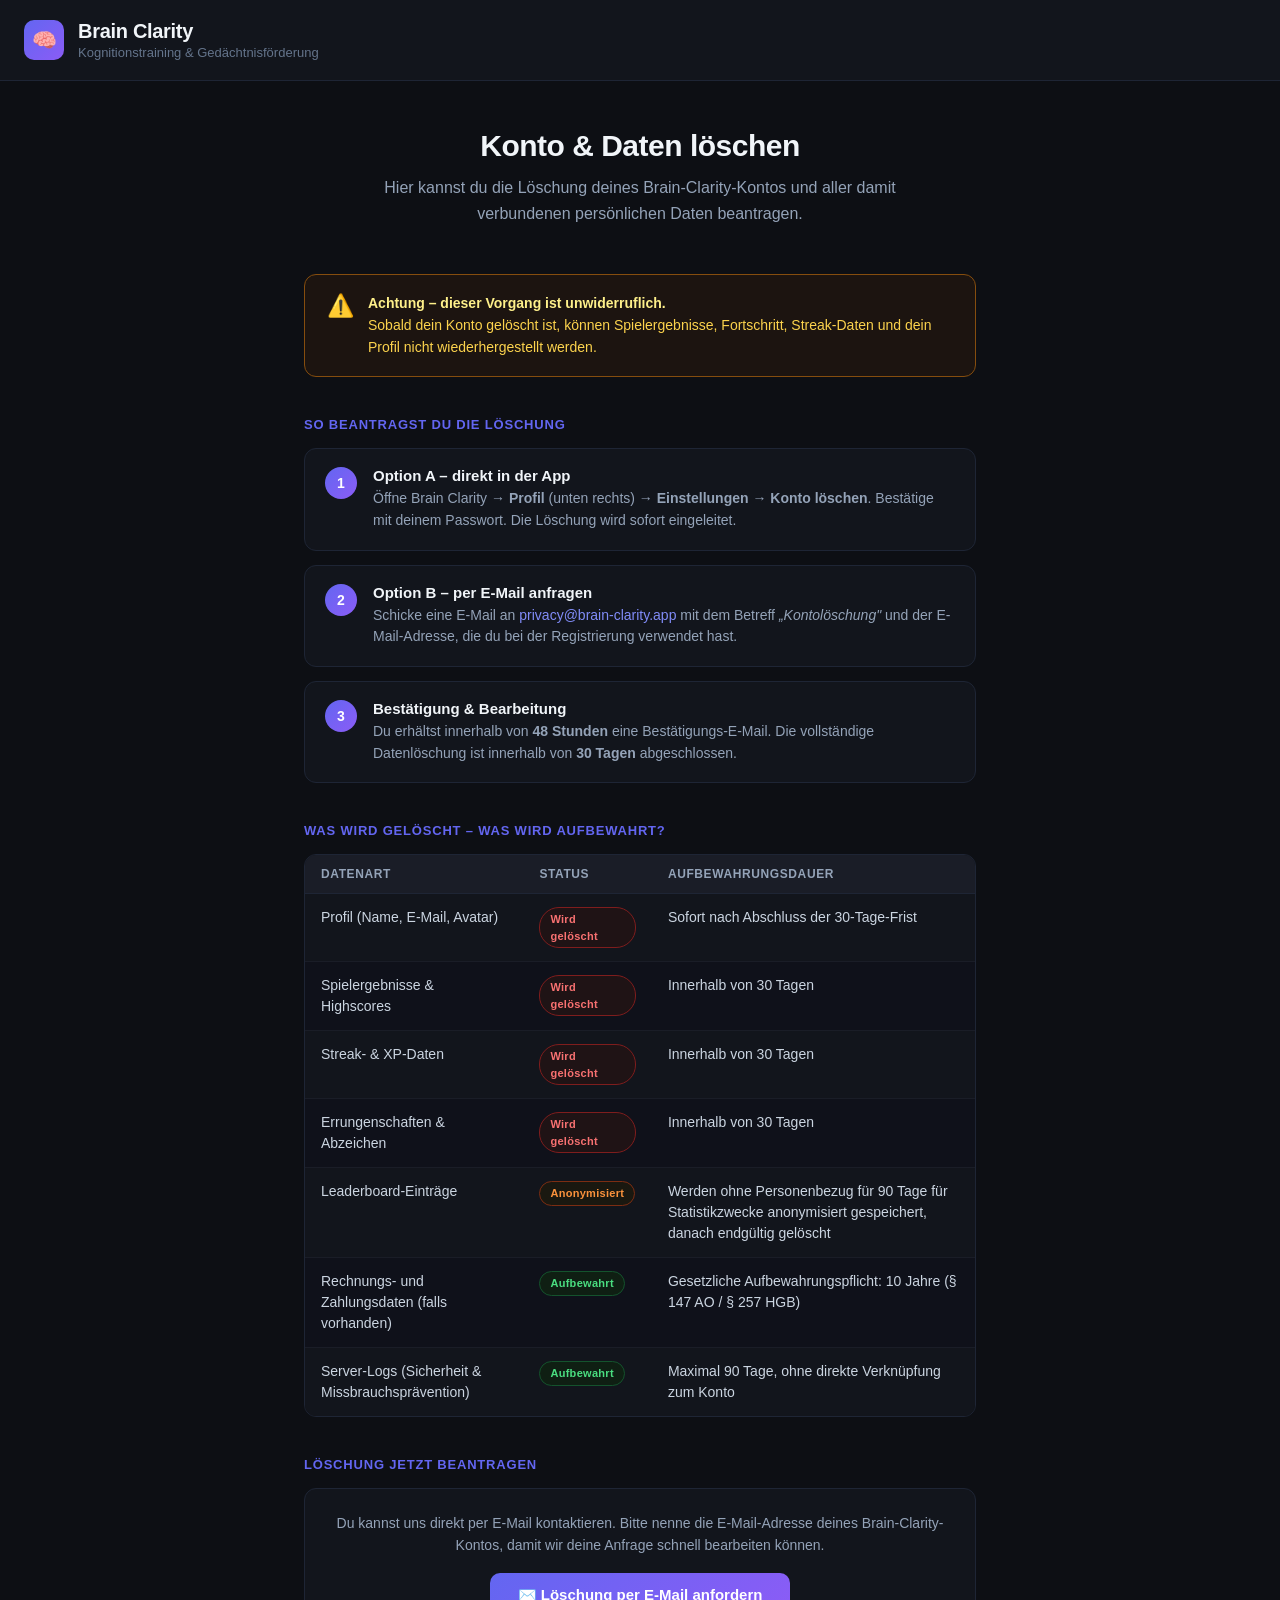
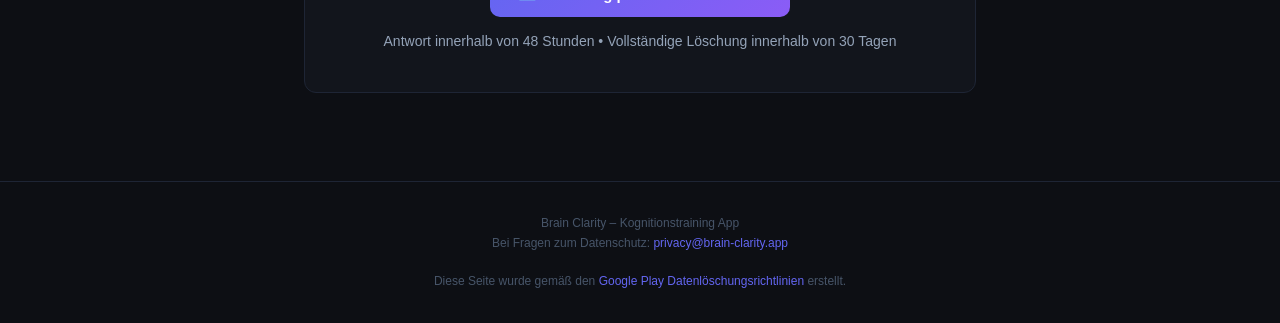
==== account-deletion.html @ e1b9d033 "Add account deletion page" ====
<!DOCTYPE html>
<html lang="de">
<head>
  <meta charset="UTF-8" />
  <meta name="viewport" content="width=device-width, initial-scale=1.0" />
  <title>Konto löschen – Brain Clarity</title>
  <style>
    *, *::before, *::after { box-sizing: border-box; margin: 0; padding: 0; }

    body {
      font-family: -apple-system, BlinkMacSystemFont, "Segoe UI", Roboto, Helvetica, Arial, sans-serif;
      background: #0d0f14;
      color: #e2e8f0;
      min-height: 100vh;
      display: flex;
      flex-direction: column;
    }

    header {
      background: #12151c;
      border-bottom: 1px solid #1e2535;
      padding: 20px 24px;
      display: flex;
      align-items: center;
      gap: 14px;
    }

    .logo-icon {
      width: 40px;
      height: 40px;
      background: linear-gradient(135deg, #6366f1, #8b5cf6);
      border-radius: 10px;
      display: flex;
      align-items: center;
      justify-content: center;
      font-size: 20px;
    }

    header h1 {
      font-size: 20px;
      font-weight: 700;
      color: #f1f5f9;
      letter-spacing: -0.3px;
    }

    header p {
      font-size: 13px;
      color: #64748b;
      margin-top: 2px;
    }

    main {
      max-width: 720px;
      margin: 48px auto;
      padding: 0 24px;
      width: 100%;
    }

    .hero {
      text-align: center;
      margin-bottom: 48px;
    }

    .hero h2 {
      font-size: 30px;
      font-weight: 800;
      color: #f1f5f9;
      letter-spacing: -0.5px;
      margin-bottom: 12px;
    }

    .hero p {
      font-size: 16px;
      color: #94a3b8;
      line-height: 1.6;
      max-width: 520px;
      margin: 0 auto;
    }

    .warning-box {
      background: #1c1410;
      border: 1px solid #854d0e;
      border-radius: 12px;
      padding: 18px 22px;
      display: flex;
      gap: 14px;
      align-items: flex-start;
      margin-bottom: 40px;
    }

    .warning-box .icon { font-size: 22px; flex-shrink: 0; }

    .warning-box p {
      font-size: 14px;
      color: #fcd34d;
      line-height: 1.55;
    }

    .warning-box strong { color: #fef08a; }

    section { margin-bottom: 40px; }

    section h3 {
      font-size: 13px;
      font-weight: 600;
      text-transform: uppercase;
      letter-spacing: 0.8px;
      color: #6366f1;
      margin-bottom: 16px;
    }

    .steps { display: flex; flex-direction: column; gap: 14px; }

    .step {
      background: #12151c;
      border: 1px solid #1e2535;
      border-radius: 12px;
      padding: 18px 20px;
      display: flex;
      gap: 16px;
      align-items: flex-start;
    }

    .step-number {
      width: 32px;
      height: 32px;
      border-radius: 50%;
      background: linear-gradient(135deg, #6366f1, #8b5cf6);
      color: #fff;
      font-size: 14px;
      font-weight: 700;
      display: flex;
      align-items: center;
      justify-content: center;
      flex-shrink: 0;
    }

    .step-body h4 {
      font-size: 15px;
      font-weight: 600;
      color: #f1f5f9;
      margin-bottom: 4px;
    }

    .step-body p {
      font-size: 14px;
      color: #94a3b8;
      line-height: 1.55;
    }

    .step-body a {
      color: #818cf8;
      text-decoration: none;
    }

    .step-body a:hover { text-decoration: underline; }

    .data-table {
      width: 100%;
      border-collapse: collapse;
      font-size: 14px;
    }

    .data-table thead tr {
      background: #1a1d27;
    }

    .data-table th {
      padding: 12px 16px;
      text-align: left;
      font-weight: 600;
      color: #94a3b8;
      font-size: 12px;
      text-transform: uppercase;
      letter-spacing: 0.6px;
      border-bottom: 1px solid #1e2535;
    }

    .data-table td {
      padding: 13px 16px;
      border-bottom: 1px solid #1a1d27;
      color: #cbd5e1;
      line-height: 1.5;
      vertical-align: top;
    }

    .data-table tr:last-child td { border-bottom: none; }

    .data-table tbody tr:nth-child(odd) { background: #12151c; }
    .data-table tbody tr:nth-child(even) { background: #0f111a; }

    .badge {
      display: inline-block;
      padding: 3px 10px;
      border-radius: 20px;
      font-size: 11px;
      font-weight: 600;
      letter-spacing: 0.3px;
    }

    .badge-delete {
      background: #1f1315;
      color: #f87171;
      border: 1px solid #7f1d1d;
    }

    .badge-retain {
      background: #0f1f13;
      color: #4ade80;
      border: 1px solid #14532d;
    }

    .badge-anon {
      background: #1a1810;
      color: #fb923c;
      border: 1px solid #7c2d12;
    }

    .table-wrapper {
      border: 1px solid #1e2535;
      border-radius: 12px;
      overflow: hidden;
    }

    .email-card {
      background: #12151c;
      border: 1px solid #1e2535;
      border-radius: 12px;
      padding: 24px;
      text-align: center;
    }

    .email-card p {
      font-size: 14px;
      color: #94a3b8;
      margin-bottom: 16px;
      line-height: 1.55;
    }

    .email-button {
      display: inline-block;
      padding: 13px 28px;
      background: linear-gradient(135deg, #6366f1, #8b5cf6);
      color: #fff;
      font-size: 15px;
      font-weight: 600;
      border-radius: 10px;
      text-decoration: none;
      transition: opacity 0.15s;
    }

    .email-button:hover { opacity: 0.88; }

    .email-note {
      margin-top: 14px;
      font-size: 12px;
      color: #475569;
    }

    footer {
      margin-top: auto;
      padding: 32px 24px;
      text-align: center;
      border-top: 1px solid #1e2535;
    }

    footer p {
      font-size: 12px;
      color: #475569;
      line-height: 1.6;
    }

    footer a { color: #6366f1; text-decoration: none; }
    footer a:hover { text-decoration: underline; }

    @media (max-width: 600px) {
      .hero h2 { font-size: 24px; }
      main { margin: 32px auto; }
      .data-table th, .data-table td { padding: 10px 12px; }
    }
  </style>
</head>
<body>

  <header>
    <div class="logo-icon">🧠</div>
    <div>
      <h1>Brain Clarity</h1>
      <p>Kognitionstraining &amp; Gedächtnisförderung</p>
    </div>
  </header>

  <main>

    <div class="hero">
      <h2>Konto &amp; Daten löschen</h2>
      <p>Hier kannst du die Löschung deines Brain-Clarity-Kontos und aller damit verbundenen persönlichen Daten beantragen.</p>
    </div>

    <div class="warning-box">
      <div class="icon">⚠️</div>
      <p>
        <strong>Achtung – dieser Vorgang ist unwiderruflich.</strong><br />
        Sobald dein Konto gelöscht ist, können Spielergebnisse, Fortschritt, Streak-Daten und dein Profil nicht wiederhergestellt werden.
      </p>
    </div>

    <!-- SCHRITT-FÜR-SCHRITT -->
    <section>
      <h3>So beantragst du die Löschung</h3>
      <div class="steps">

        <div class="step">
          <div class="step-number">1</div>
          <div class="step-body">
            <h4>Option A – direkt in der App</h4>
            <p>Öffne Brain Clarity → <strong>Profil</strong> (unten rechts) → <strong>Einstellungen</strong> → <strong>Konto löschen</strong>. Bestätige mit deinem Passwort. Die Löschung wird sofort eingeleitet.</p>
          </div>
        </div>

        <div class="step">
          <div class="step-number">2</div>
          <div class="step-body">
            <h4>Option B – per E-Mail anfragen</h4>
            <p>Schicke eine E-Mail an <a href="mailto:privacy@brain-clarity.app">privacy@brain-clarity.app</a> mit dem Betreff <em>„Kontolöschung"</em> und der E-Mail-Adresse, die du bei der Registrierung verwendet hast.</p>
          </div>
        </div>

        <div class="step">
          <div class="step-number">3</div>
          <div class="step-body">
            <h4>Bestätigung &amp; Bearbeitung</h4>
            <p>Du erhältst innerhalb von <strong>48 Stunden</strong> eine Bestätigungs-E-Mail. Die vollständige Datenlöschung ist innerhalb von <strong>30 Tagen</strong> abgeschlossen.</p>
          </div>
        </div>

      </div>
    </section>

    <!-- DATENTABELLE -->
    <section>
      <h3>Was wird gelöscht – was wird aufbewahrt?</h3>
      <div class="table-wrapper">
        <table class="data-table">
          <thead>
            <tr>
              <th>Datenart</th>
              <th>Status</th>
              <th>Aufbewahrungsdauer</th>
            </tr>
          </thead>
          <tbody>
            <tr>
              <td>Profil (Name, E-Mail, Avatar)</td>
              <td><span class="badge badge-delete">Wird gelöscht</span></td>
              <td>Sofort nach Abschluss der 30-Tage-Frist</td>
            </tr>
            <tr>
              <td>Spielergebnisse &amp; Highscores</td>
              <td><span class="badge badge-delete">Wird gelöscht</span></td>
              <td>Innerhalb von 30 Tagen</td>
            </tr>
            <tr>
              <td>Streak- &amp; XP-Daten</td>
              <td><span class="badge badge-delete">Wird gelöscht</span></td>
              <td>Innerhalb von 30 Tagen</td>
            </tr>
            <tr>
              <td>Errungenschaften &amp; Abzeichen</td>
              <td><span class="badge badge-delete">Wird gelöscht</span></td>
              <td>Innerhalb von 30 Tagen</td>
            </tr>
            <tr>
              <td>Leaderboard-Einträge</td>
              <td><span class="badge badge-anon">Anonymisiert</span></td>
              <td>Werden ohne Personenbezug für 90 Tage für Statistikzwecke anonymisiert gespeichert, danach endgültig gelöscht</td>
            </tr>
            <tr>
              <td>Rechnungs- und Zahlungsdaten (falls vorhanden)</td>
              <td><span class="badge badge-retain">Aufbewahrt</span></td>
              <td>Gesetzliche Aufbewahrungspflicht: 10 Jahre (§ 147 AO / § 257 HGB)</td>
            </tr>
            <tr>
              <td>Server-Logs (Sicherheit &amp; Missbrauchsprävention)</td>
              <td><span class="badge badge-retain">Aufbewahrt</span></td>
              <td>Maximal 90 Tage, ohne direkte Verknüpfung zum Konto</td>
            </tr>
          </tbody>
        </table>
      </div>
    </section>

    <!-- DIREKTER KONTAKT -->
    <section>
      <h3>Löschung jetzt beantragen</h3>
      <div class="email-card">
        <p>
          Du kannst uns direkt per E-Mail kontaktieren. Bitte nenne die E-Mail-Adresse deines Brain-Clarity-Kontos, damit wir deine Anfrage schnell bearbeiten können.
        </p>
        <a class="email-button" href="mailto:privacy@brain-clarity.app?subject=Kontol%C3%B6schung%20Brain%20Clarity&body=Hallo%2C%0A%0Aich%20m%C3%B6chte%20mein%20Brain-Clarity-Konto%20und%20alle%20zugeh%C3%B6rigen%20Daten%20l%C3%B6schen%20lassen.%0A%0AMeine%20registrierte%20E-Mail-Adresse%3A%20%5Bhier%20eintragen%5D%0A%0AVielen%20Dank.">
          ✉️ Löschung per E-Mail anfordern
        </a>
        <p class="email-note">Antwort innerhalb von 48 Stunden &bull; Vollständige Löschung innerhalb von 30 Tagen</p>
      </div>
    </section>

  </main>

  <footer>
    <p>
      Brain Clarity – Kognitionstraining App<br />
      Bei Fragen zum Datenschutz: <a href="mailto:privacy@brain-clarity.app">privacy@brain-clarity.app</a><br />
      <br />
      Diese Seite wurde gemäß den <a href="https://support.google.com/googleplay/android-developer/answer/13327111" target="_blank" rel="noopener">Google Play Datenlöschungsrichtlinien</a> erstellt.
    </p>
  </footer>

</body>
</html>
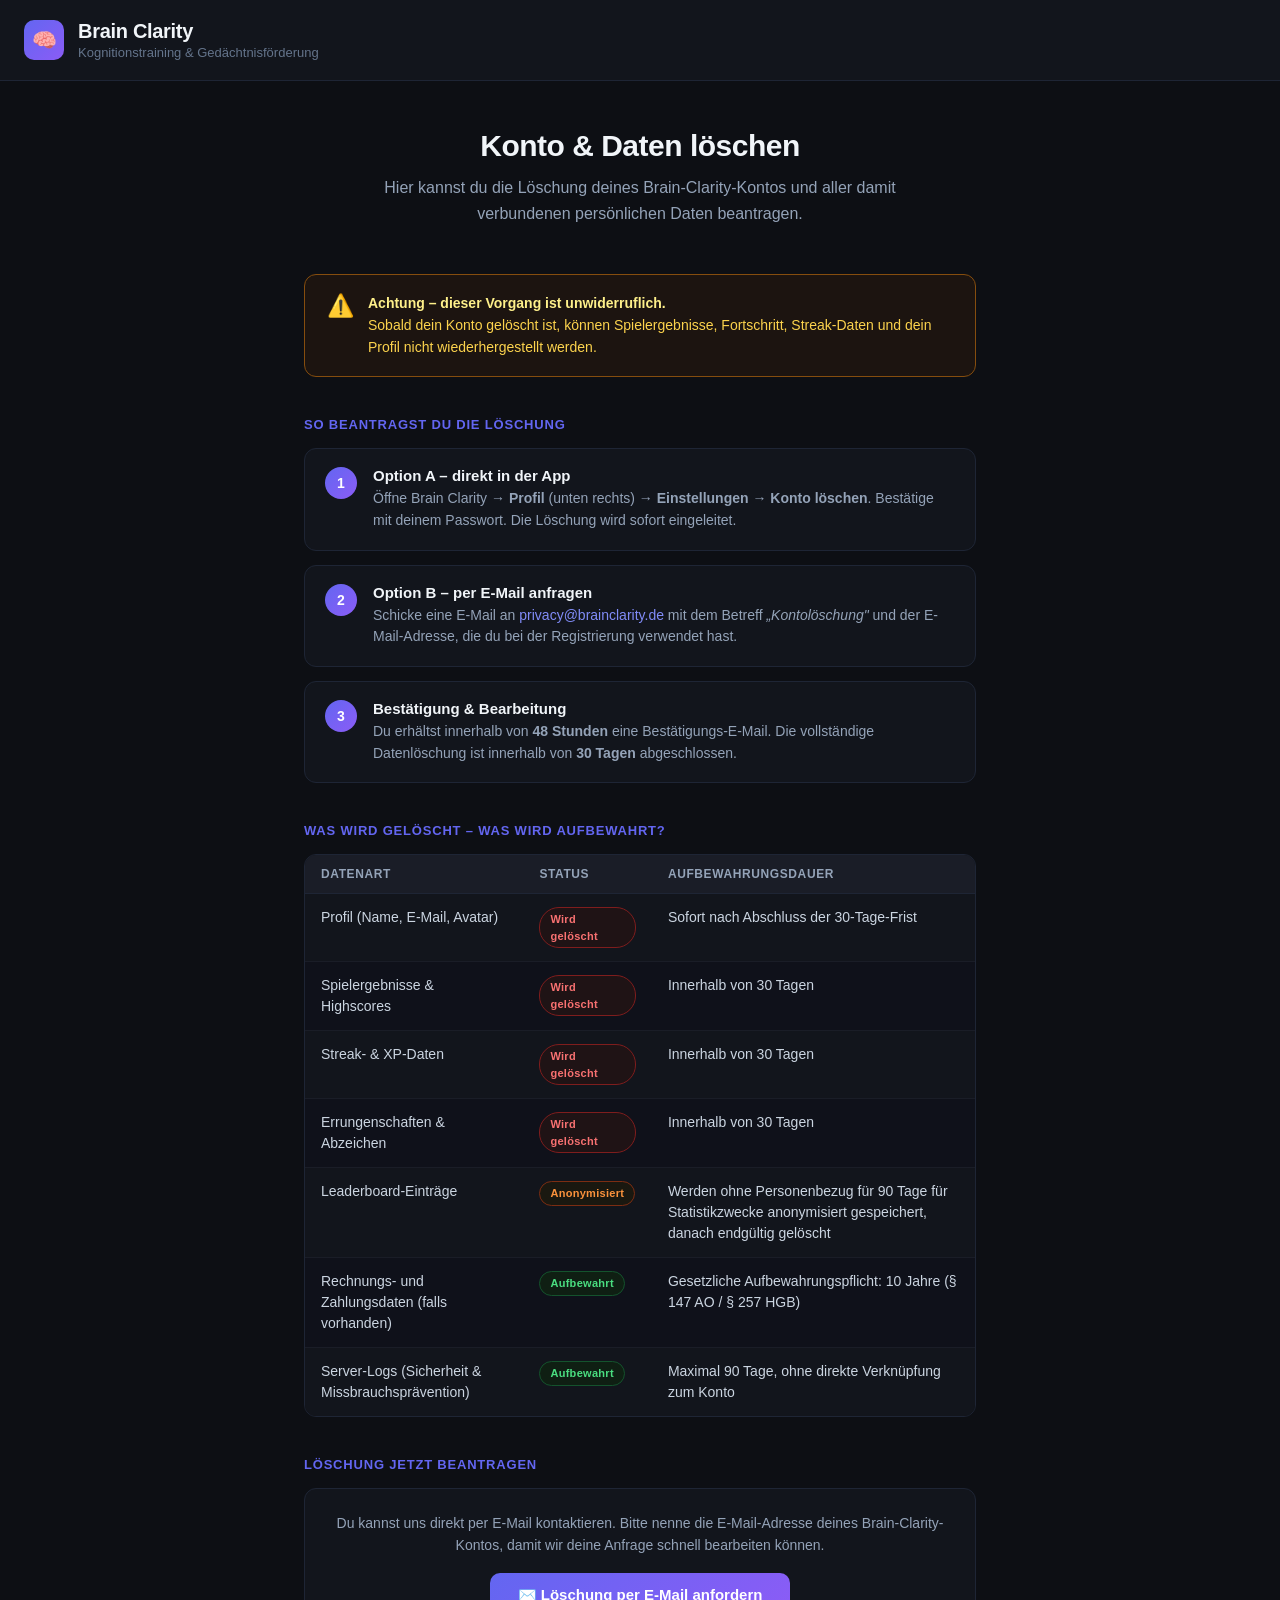
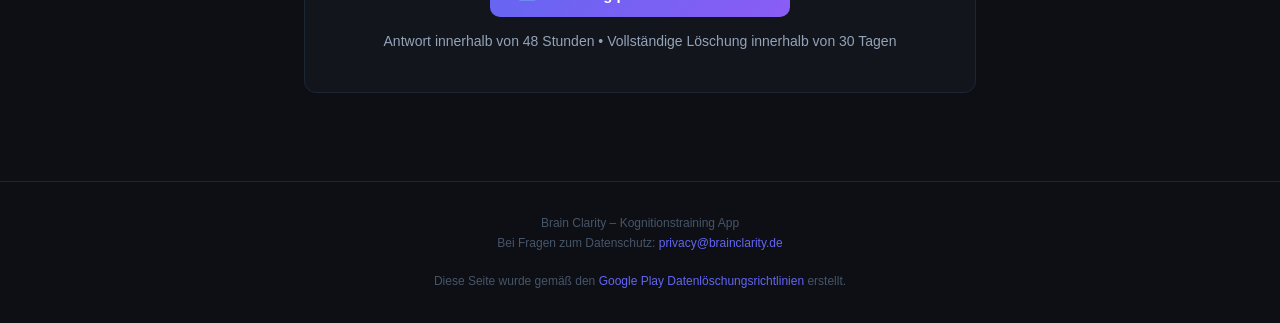
==== commit 6f7ac3ea: "Fix privacy email address" ====
--- a/account-deletion.html
+++ b/account-deletion.html
@@ -322,7 +322,7 @@
           <div class="step-number">2</div>
           <div class="step-body">
             <h4>Option B – per E-Mail anfragen</h4>
-            <p>Schicke eine E-Mail an <a href="mailto:privacy@brain-clarity.app">privacy@brain-clarity.app</a> mit dem Betreff <em>„Kontolöschung"</em> und der E-Mail-Adresse, die du bei der Registrierung verwendet hast.</p>
+            <p>Schicke eine E-Mail an <a href="mailto:privacy@brainclarity.de">privacy@brainclarity.de</a> mit dem Betreff <em>„Kontolöschung"</em> und der E-Mail-Adresse, die du bei der Registrierung verwendet hast.</p>
           </div>
         </div>
 
@@ -397,7 +397,7 @@
         <p>
           Du kannst uns direkt per E-Mail kontaktieren. Bitte nenne die E-Mail-Adresse deines Brain-Clarity-Kontos, damit wir deine Anfrage schnell bearbeiten können.
         </p>
-        <a class="email-button" href="mailto:privacy@brain-clarity.app?subject=Kontol%C3%B6schung%20Brain%20Clarity&body=Hallo%2C%0A%0Aich%20m%C3%B6chte%20mein%20Brain-Clarity-Konto%20und%20alle%20zugeh%C3%B6rigen%20Daten%20l%C3%B6schen%20lassen.%0A%0AMeine%20registrierte%20E-Mail-Adresse%3A%20%5Bhier%20eintragen%5D%0A%0AVielen%20Dank.">
+        <a class="email-button" href="mailto:privacy@brainclarity.de?subject=Kontol%C3%B6schung%20Brain%20Clarity&body=Hallo%2C%0A%0Aich%20m%C3%B6chte%20mein%20Brain-Clarity-Konto%20und%20alle%20zugeh%C3%B6rigen%20Daten%20l%C3%B6schen%20lassen.%0A%0AMeine%20registrierte%20E-Mail-Adresse%3A%20%5Bhier%20eintragen%5D%0A%0AVielen%20Dank.">
           ✉️ Löschung per E-Mail anfordern
         </a>
         <p class="email-note">Antwort innerhalb von 48 Stunden &bull; Vollständige Löschung innerhalb von 30 Tagen</p>
@@ -409,7 +409,7 @@
   <footer>
     <p>
       Brain Clarity – Kognitionstraining App<br />
-      Bei Fragen zum Datenschutz: <a href="mailto:privacy@brain-clarity.app">privacy@brain-clarity.app</a><br />
+      Bei Fragen zum Datenschutz: <a href="mailto:privacy@brainclarity.de">privacy@brainclarity.de</a><br />
       <br />
       Diese Seite wurde gemäß den <a href="https://support.google.com/googleplay/android-developer/answer/13327111" target="_blank" rel="noopener">Google Play Datenlöschungsrichtlinien</a> erstellt.
     </p>
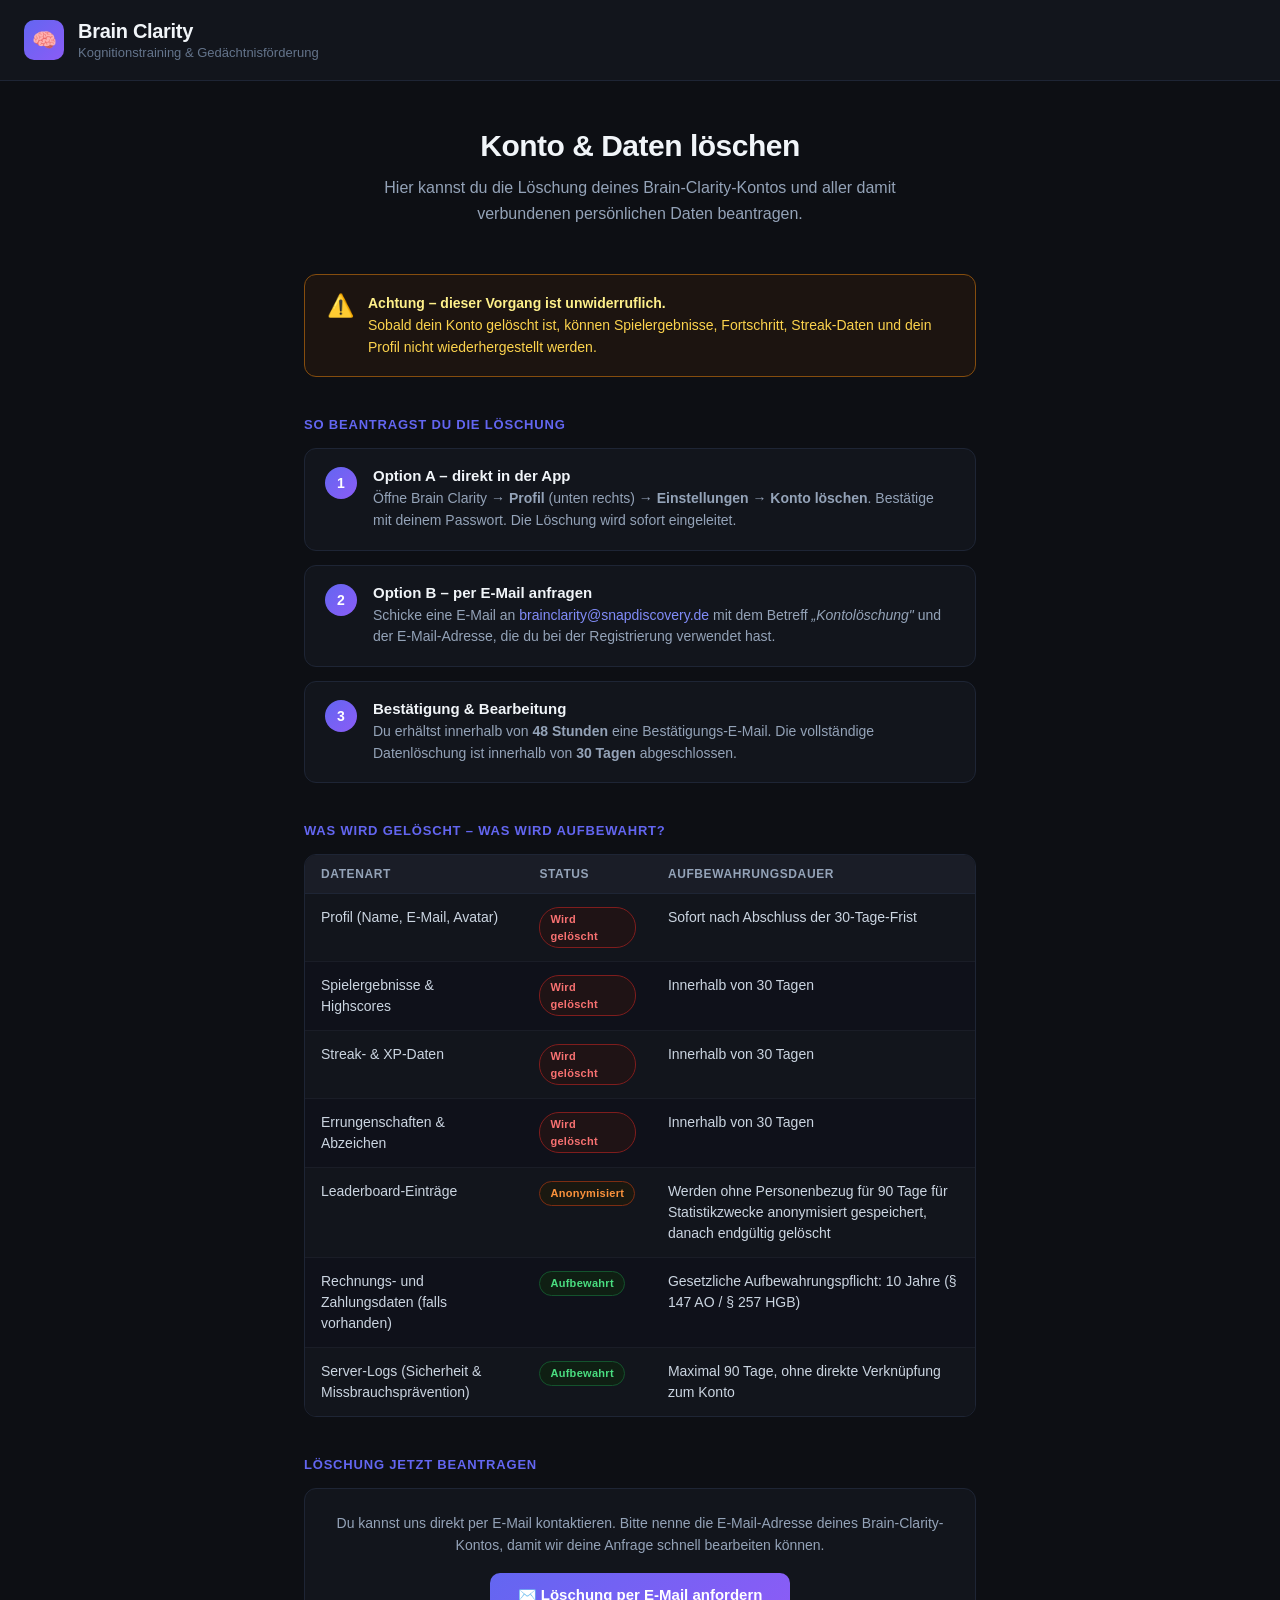
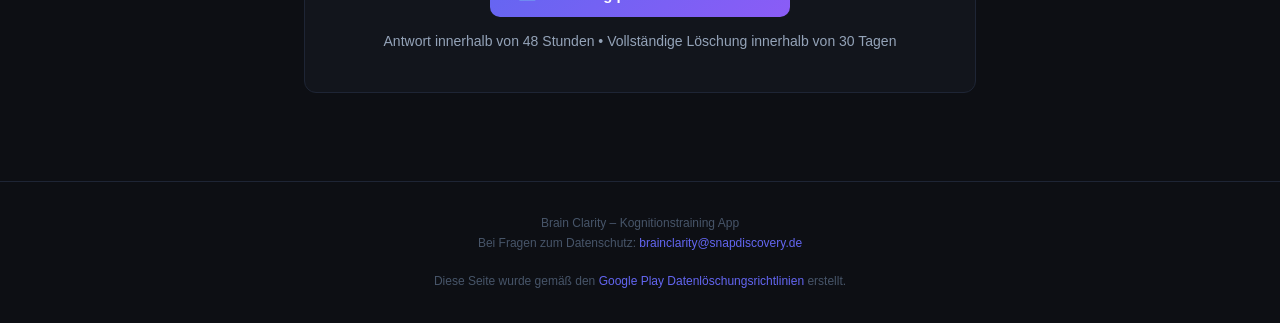
==== commit 1c06c983: "Fix privacy email address" ====
--- a/account-deletion.html
+++ b/account-deletion.html
@@ -322,7 +322,7 @@
           <div class="step-number">2</div>
           <div class="step-body">
             <h4>Option B – per E-Mail anfragen</h4>
-            <p>Schicke eine E-Mail an <a href="mailto:privacy@brainclarity.de">privacy@brainclarity.de</a> mit dem Betreff <em>„Kontolöschung"</em> und der E-Mail-Adresse, die du bei der Registrierung verwendet hast.</p>
+            <p>Schicke eine E-Mail an <a href="mailto:brainclarity@snapdiscovery.de">brainclarity@snapdiscovery.de</a> mit dem Betreff <em>„Kontolöschung"</em> und der E-Mail-Adresse, die du bei der Registrierung verwendet hast.</p>
           </div>
         </div>
 
@@ -397,7 +397,7 @@
         <p>
           Du kannst uns direkt per E-Mail kontaktieren. Bitte nenne die E-Mail-Adresse deines Brain-Clarity-Kontos, damit wir deine Anfrage schnell bearbeiten können.
         </p>
-        <a class="email-button" href="mailto:privacy@brainclarity.de?subject=Kontol%C3%B6schung%20Brain%20Clarity&body=Hallo%2C%0A%0Aich%20m%C3%B6chte%20mein%20Brain-Clarity-Konto%20und%20alle%20zugeh%C3%B6rigen%20Daten%20l%C3%B6schen%20lassen.%0A%0AMeine%20registrierte%20E-Mail-Adresse%3A%20%5Bhier%20eintragen%5D%0A%0AVielen%20Dank.">
+        <a class="email-button" href="mailto:brainclarity@snapdiscovery.de?subject=Kontol%C3%B6schung%20Brain%20Clarity&body=Hallo%2C%0A%0Aich%20m%C3%B6chte%20mein%20Brain-Clarity-Konto%20und%20alle%20zugeh%C3%B6rigen%20Daten%20l%C3%B6schen%20lassen.%0A%0AMeine%20registrierte%20E-Mail-Adresse%3A%20%5Bhier%20eintragen%5D%0A%0AVielen%20Dank.">
           ✉️ Löschung per E-Mail anfordern
         </a>
         <p class="email-note">Antwort innerhalb von 48 Stunden &bull; Vollständige Löschung innerhalb von 30 Tagen</p>
@@ -409,7 +409,7 @@
   <footer>
     <p>
       Brain Clarity – Kognitionstraining App<br />
-      Bei Fragen zum Datenschutz: <a href="mailto:privacy@brainclarity.de">privacy@brainclarity.de</a><br />
+      Bei Fragen zum Datenschutz: <a href="mailto:brainclarity@snapdiscovery.de">brainclarity@snapdiscovery.de</a><br />
       <br />
       Diese Seite wurde gemäß den <a href="https://support.google.com/googleplay/android-developer/answer/13327111" target="_blank" rel="noopener">Google Play Datenlöschungsrichtlinien</a> erstellt.
     </p>
